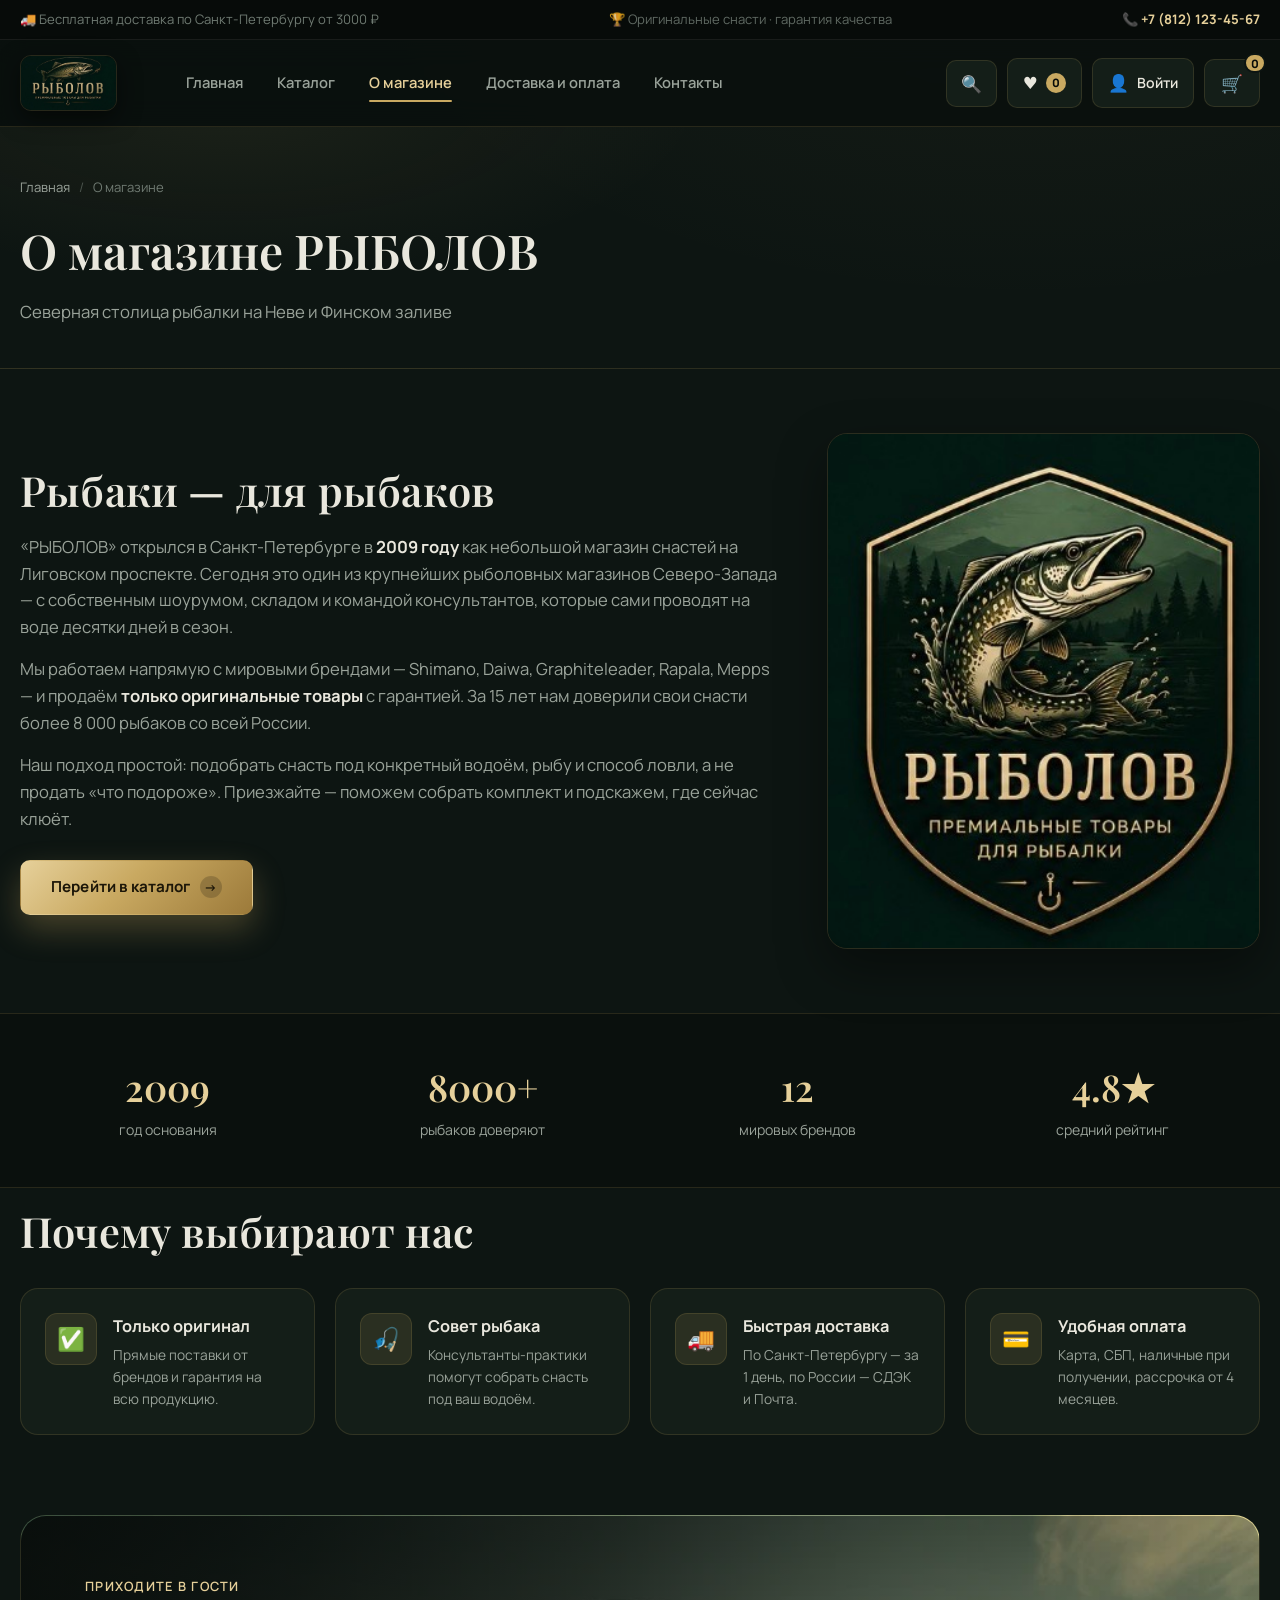
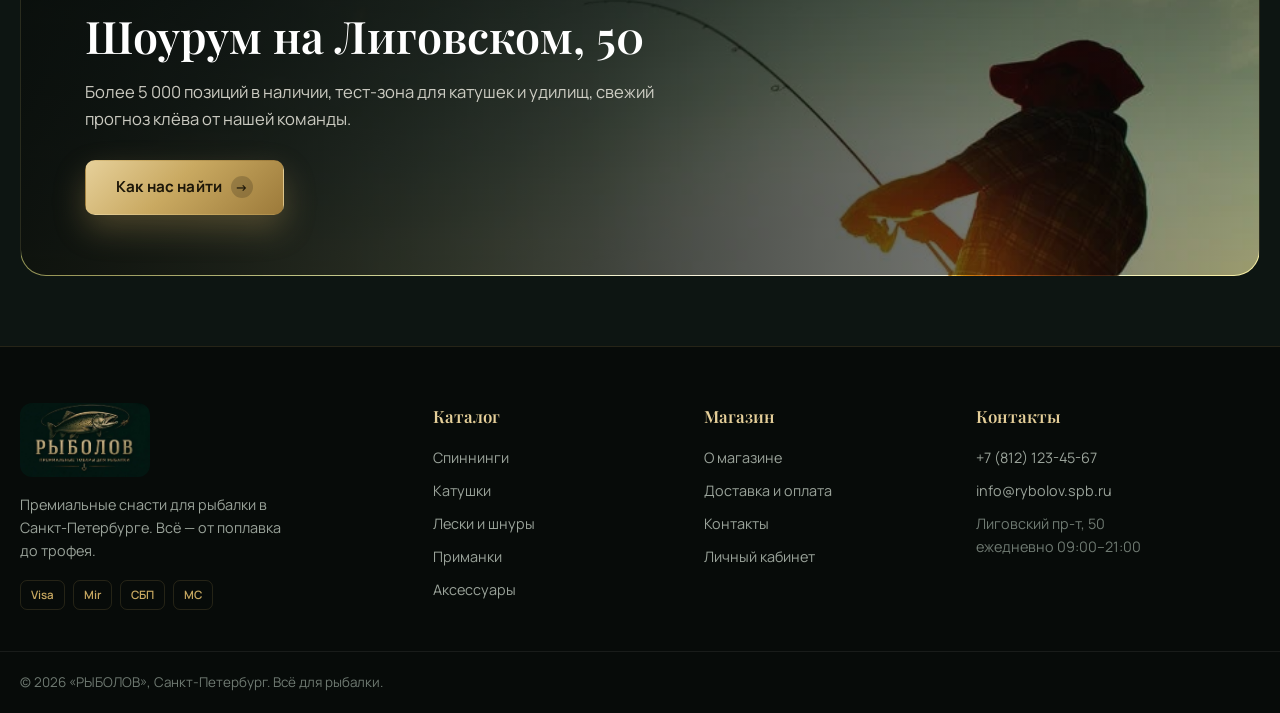
==== about.html @ 8353b748 "Convert to multi-page site + registration-gated checkout with delivery/payment Многостраничность: - " ====
<!DOCTYPE html>
<html lang="ru">
<head>
  <meta charset="UTF-8">
  <meta name="viewport" content="width=device-width, initial-scale=1.0">
  <meta name="description" content="О магазине РЫБОЛОВ — рыболовный магазин в Санкт-Петербурге с 2009 года. Оригинальные снасти, гарантия качества, совет рыбака.">
  <title>О магазине — РЫБОЛОВ · Санкт-Петербург</title>
  <link rel="preconnect" href="https://fonts.googleapis.com">
  <link rel="preconnect" href="https://fonts.gstatic.com" crossorigin>
  <link href="https://fonts.googleapis.com/css2?family=Manrope:wght@400;500;600;700;800&family=Playfair+Display:ital,wght@0,500;0,600;0,700;1,500;1,600&display=swap" rel="stylesheet">
  <link rel="stylesheet" href="css/style.css">
  <link rel="icon" href="data:image/svg+xml,<svg xmlns='http://www.w3.org/2000/svg' viewBox='0 0 100 100'><text y='.9em' font-size='90'>🎣</text></svg>">
</head>
<body data-page="about">

  <section class="page-hero">
    <div class="container">
      <nav class="crumbs"><a href="index.html">Главная</a> <span>/</span> О магазине</nav>
      <h1 class="page-hero__title">О магазине РЫБОЛОВ</h1>
      <p class="page-hero__sub">Северная столица рыбалки на Неве и Финском заливе</p>
    </div>
  </section>

  <section class="prose">
    <div class="container prose__grid">
      <div class="prose__text">
        <h2 class="section-title">Рыбаки — для рыбаков</h2>
        <p>«РЫБОЛОВ» открылся в Санкт-Петербурге в <b>2009 году</b> как небольшой магазин снастей на Лиговском проспекте. Сегодня это один из крупнейших рыболовных магазинов Северо-Запада — с собственным шоурумом, складом и командой консультантов, которые сами проводят на воде десятки дней в сезон.</p>
        <p>Мы работаем напрямую с мировыми брендами — Shimano, Daiwa, Graphiteleader, Rapala, Mepps — и продаём <b>только оригинальные товары</b> с гарантией. За 15 лет нам доверили свои снасти более 8 000 рыбаков со всей России.</p>
        <p>Наш подход простой: подобрать снасть под конкретный водоём, рыбу и способ ловли, а не продать «что подороже». Приезжайте — поможем собрать комплект и подскажем, где сейчас клюёт.</p>
        <a href="catalog.html" class="btn btn--primary">Перейти в каталог <span class="btn__arrow">→</span></a>
      </div>
      <div class="prose__seal">
        <img src="assets/img/logo-crest.jpeg" alt="Герб РЫБОЛОВ">
      </div>
    </div>
  </section>

  <section class="stats-band">
    <div class="container stats-band__grid">
      <div><b>2009</b><span>год основания</span></div>
      <div><b>8000+</b><span>рыбаков доверяют</span></div>
      <div><b>12</b><span>мировых брендов</span></div>
      <div><b>4.8★</b><span>средний рейтинг</span></div>
    </div>
  </section>

  <section class="features">
    <div class="container">
      <div class="section-head"><h2 class="section-title">Почему выбирают нас</h2></div>
      <div class="features__grid">
        <div class="feature"><span class="feature__ico">✅</span><div><h3>Только оригинал</h3><p>Прямые поставки от брендов и гарантия на всю продукцию.</p></div></div>
        <div class="feature"><span class="feature__ico">🎣</span><div><h3>Совет рыбака</h3><p>Консультанты-практики помогут собрать снасть под ваш водоём.</p></div></div>
        <div class="feature"><span class="feature__ico">🚚</span><div><h3>Быстрая доставка</h3><p>По Санкт-Петербургу — за 1 день, по России — СДЭК и Почта.</p></div></div>
        <div class="feature"><span class="feature__ico">💳</span><div><h3>Удобная оплата</h3><p>Карта, СБП, наличные при получении, рассрочка от 4 месяцев.</p></div></div>
      </div>
    </div>
  </section>

  <section class="cta" id="cta">
    <div class="container">
      <div class="cta__card">
        <div class="cta__overlay"></div>
        <div class="cta__inner">
          <div class="cta__content">
            <p class="cta__eyebrow">Приходите в гости</p>
            <h2 class="cta__title">Шоурум на Лиговском, 50</h2>
            <p class="cta__text">Более 5 000 позиций в наличии, тест-зона для катушек и удилищ, свежий прогноз клёва от нашей команды.</p>
            <a href="contacts.html" class="btn btn--primary">Как нас найти <span class="btn__arrow">→</span></a>
          </div>
        </div>
      </div>
    </div>
  </section>

  <script src="js/products.js"></script>
  <script src="js/layout.js"></script>
  <script src="js/app.js"></script>
</body>
</html>
---- css/style.css ----
/* ============================================================
   РЫБОЛОВ — премиальный тёмный люкс (Санкт-Петербург)
   Палитра: тёмно-зелёный/чёрный фон + золото (шампань) акцент
   Заголовки — serif (Playfair Display), интерфейс — Manrope
   ============================================================ */
:root {
  --bg:         #0d1512;   /* тёмно-зелёный почти чёрный фон */
  --bg-2:       #0a100d;   /* глубже */
  --ink:        #070b09;   /* чёрный */
  --surface:    #141e18;   /* карточка */
  --surface-2:  #18241d;   /* карточка светлее */
  --tile:       #efece1;   /* светлая плашка под фото товара */
  --line:       rgba(201,169,97,.16);   /* золотая волосяная линия */
  --line-2:     rgba(255,255,255,.07);

  --gold:       #c9a961;   /* основное золото */
  --gold-br:    #e6d09a;   /* яркое золото (текст/градиент) */
  --gold-dk:    #9c7a3a;   /* тёмное золото */
  --gold-soft:  rgba(201,169,97,.12);

  --text:       #e9e7dd;   /* тёплый белый */
  --text-soft:  #9aa39a;   /* приглушённый */
  --text-dim:   #6f7a72;

  --green-soft: #17553f;
  --danger:     #d97070;

  --serif: 'Playfair Display', 'Cormorant Garamond', Georgia, 'Times New Roman', serif;
  --sans:  'Manrope', 'Segoe UI', system-ui, -apple-system, Roboto, Arial, sans-serif;

  --radius:    18px;
  --radius-sm: 12px;
  --shadow:    0 20px 50px rgba(0,0,0,.4);
  --shadow-lg: 0 40px 90px rgba(0,0,0,.6);
  --container: 1240px;
}

* { box-sizing: border-box; margin: 0; padding: 0; }
[hidden] { display: none !important; }

html { scroll-behavior: smooth; }
body {
  font-family: var(--sans);
  color: var(--text);
  background:
    radial-gradient(1200px 700px at 80% -5%, rgba(201,169,97,.06), transparent 60%),
    var(--bg);
  line-height: 1.6;
  -webkit-font-smoothing: antialiased;
  text-rendering: optimizeLegibility;
}
img { display: block; max-width: 100%; }
a { color: inherit; text-decoration: none; }
button { font-family: inherit; cursor: pointer; border: none; background: none; color: inherit; }

.container { width: min(100% - 34px, var(--container)); margin-inline: auto; }

/* ===== Заголовки секций ===== */
.section-head { margin-bottom: 34px; }
.section-head--row { display: flex; align-items: flex-end; justify-content: space-between; gap: 20px; }
.section-title {
  font-family: var(--serif); font-weight: 600;
  font-size: clamp(1.7rem, 3.4vw, 2.6rem); letter-spacing: .005em; color: var(--text);
  line-height: 1.12;
}
.section-title--light { color: #fff; }
.section-sub { margin-top: 12px; color: var(--text-soft); font-size: 1.02rem; }
.section-link { color: var(--gold); font-weight: 700; font-size: .9rem; white-space: nowrap; transition: color .2s; }
.section-link:hover { color: var(--gold-br); }
.head-nav { display: inline-flex; gap: 8px; margin-left: 14px; }
.head-nav button { width: 42px; height: 42px; border-radius: 50%; border: 1px solid var(--line); color: var(--gold); transition: all .2s; }
.head-nav button:hover { background: var(--gold); color: var(--ink); border-color: var(--gold); }

/* ===== Кнопки ===== */
.btn {
  display: inline-flex; align-items: center; justify-content: center; gap: 9px;
  padding: 14px 30px; border-radius: 10px; font-weight: 700; font-size: .95rem;
  transition: transform .12s ease, box-shadow .25s ease, filter .2s ease, background .2s, color .2s;
  border: 1px solid transparent; letter-spacing: .01em;
}
.btn:active { transform: translateY(1px); }
.btn--primary {
  background: linear-gradient(135deg, var(--gold-br) 0%, var(--gold) 45%, var(--gold-dk) 100%);
  color: #1c1608; box-shadow: 0 14px 32px rgba(201,169,97,.3);
}
.btn--primary:hover { filter: brightness(1.06); box-shadow: 0 18px 42px rgba(201,169,97,.42); transform: translateY(-2px); }
.btn--ghost { background: transparent; color: var(--gold-br); border-color: var(--line); }
.btn--ghost:hover { border-color: var(--gold); background: var(--gold-soft); }
.btn--dark { color: var(--gold-br); border-color: var(--line); }
.btn--dark:hover { background: var(--gold-soft); border-color: var(--gold); }
.btn--block { width: 100%; }
.btn--sm { padding: 11px 22px; font-size: .88rem; }
.btn__arrow { display: inline-grid; place-items: center; width: 22px; height: 22px; border-radius: 50%; background: rgba(0,0,0,.18); font-size: .8rem; }

/* ===== Верхняя плашка ===== */
.topbar { background: var(--ink); color: var(--text-dim); font-size: .82rem; border-bottom: 1px solid var(--line-2); }
.topbar__inner { display: flex; justify-content: space-between; align-items: center; padding: 9px 0; gap: 16px; }
.topbar__item--mid { opacity: .85; }
.topbar__phone a { color: var(--gold-br); font-weight: 700; }

/* ===== Шапка ===== */
.header {
  position: sticky; top: 0; z-index: 40;
  background: rgba(10,16,13,.86); backdrop-filter: blur(14px);
  color: var(--text); border-bottom: 1px solid var(--line);
  transition: padding .25s ease;
}
.header__inner { display: flex; align-items: center; gap: 26px; padding: 15px 0; transition: padding .25s ease; }
.header.is-scrolled .header__inner { padding: 9px 0; }

.logo { display: inline-flex; align-items: center; gap: 13px; white-space: nowrap; }
.logo--emblem .logo__img {
  height: 56px; width: auto; border-radius: 11px; display: block;
  border: 1px solid var(--line); box-shadow: 0 8px 22px rgba(0,0,0,.5); transition: height .25s ease;
}
.header.is-scrolled .logo--emblem .logo__img { height: 44px; }

.search { flex: 1; display: flex; max-width: 560px; background: var(--surface); border: 1px solid var(--line); border-radius: 12px; overflow: hidden; }
.search__input { flex: 1; border: none; padding: 13px 20px; font-size: .93rem; color: var(--text); outline: none; background: transparent; }
.search__input::placeholder { color: var(--text-dim); }
.search__btn { padding: 0 26px; font-size: .9rem; font-weight: 700; color: #1c1608; background: linear-gradient(135deg, var(--gold-br), var(--gold-dk)); }
.search__btn:hover { filter: brightness(1.07); }

.header__actions { margin-left: auto; display: flex; align-items: center; gap: 10px; }
.icon-btn {
  position: relative; display: inline-flex; align-items: center; gap: 8px;
  color: var(--text); font-weight: 600; font-size: .88rem;
  background: var(--surface); border: 1px solid var(--line); padding: 11px 15px; border-radius: 10px; transition: all .2s;
}
.icon-btn:hover { border-color: var(--gold); color: var(--gold-br); }
.icon-btn__ico { font-size: 1.05rem; }
#favToggle .icon-btn__ico { color: #e0868f; }
.icon-btn__count, .cart-toggle__count {
  min-width: 20px; height: 20px; padding: 0 5px; border-radius: 999px;
  background: var(--gold); color: var(--ink); font-size: .72rem; font-weight: 800;
  display: grid; place-items: center;
}
.cart-toggle {
  position: relative; display: inline-flex; align-items: center; gap: 9px;
  color: var(--text); font-size: .9rem; font-weight: 600;
  background: var(--surface); padding: 11px 16px; border-radius: 10px; border: 1px solid var(--line); transition: all .2s;
}
.cart-toggle:hover { border-color: var(--gold); color: var(--gold-br); }
.cart-toggle__ico { font-size: 1.1rem; }
.cart-toggle__count { position: absolute; top: -7px; right: -7px; border: 2px solid var(--bg); }

/* ===== Герой (большая карточка) ===== */
.hero { padding: 26px 0 8px; }
.hero__card {
  position: relative; border-radius: 26px; overflow: hidden; min-height: 460px;
  display: flex; align-items: center; border: 1px solid var(--line);
  background: url("../assets/img/hero-fishing.webp") center/cover no-repeat;
  box-shadow: var(--shadow-lg);
}
.hero__card::before {
  content: ""; position: absolute; inset: 0;
  background: linear-gradient(90deg, rgba(8,12,10,.95) 0%, rgba(8,12,10,.82) 42%, rgba(8,12,10,.35) 72%, rgba(8,12,10,.15) 100%);
}
.hero__inner { position: relative; z-index: 1; padding: 64px; max-width: 640px; }
.hero__eyebrow {
  display: inline-flex; align-items: center; gap: 9px; color: var(--gold-br);
  font-size: .8rem; font-weight: 600; letter-spacing: .14em; text-transform: uppercase; margin-bottom: 22px;
}
.hero__eyebrow .dot { width: 7px; height: 7px; border-radius: 50%; background: var(--gold); box-shadow: 0 0 0 4px rgba(201,169,97,.2); }
.hero__title { font-family: var(--serif); font-weight: 600; font-size: clamp(2.3rem, 5vw, 3.9rem); line-height: 1.06; letter-spacing: .005em; color: #fff; }
.hero__title .accent { color: var(--gold-br); font-style: italic; }
.hero__text { margin: 22px 0 32px; font-size: 1.1rem; color: var(--text); opacity: .86; max-width: 500px; }
.hero__actions { display: flex; gap: 14px; flex-wrap: wrap; }
.hero__stats { display: flex; gap: 40px; margin-top: 44px; flex-wrap: wrap; }
.hero__stats b { font-family: var(--serif); font-size: 2rem; font-weight: 600; display: block; color: var(--gold-br); }
.hero__stats span { font-size: .82rem; color: var(--text-soft); }

/* Золотая печать качества */
.seal {
  position: absolute; top: 40px; right: 44px; z-index: 2; width: 132px; height: 132px; border-radius: 50%;
  border: 1px solid rgba(201,169,97,.5); background: radial-gradient(circle, rgba(20,30,24,.72), rgba(8,12,10,.86));
  display: flex; flex-direction: column; align-items: center; justify-content: center; text-align: center; gap: 5px;
  box-shadow: 0 12px 34px rgba(0,0,0,.55), inset 0 0 20px rgba(201,169,97,.1);
}
.seal::before { content: ""; position: absolute; inset: 7px; border-radius: 50%; border: 1px solid rgba(201,169,97,.28); }
.seal__fish { font-size: 1.5rem; }
.seal__text { font-size: .54rem; letter-spacing: .16em; font-weight: 700; line-height: 1.35; text-transform: uppercase; color: var(--gold-br); }
.seal__stars { font-size: .6rem; color: var(--gold); letter-spacing: 2px; }

/* ===== Лента брендов ===== */
.brands { border-block: 1px solid var(--line); }
.brands__inner { display: flex; align-items: center; gap: 26px; padding: 22px 0; flex-wrap: wrap; }
.brands__label { font-size: .74rem; text-transform: uppercase; letter-spacing: .16em; color: var(--gold); font-weight: 700; white-space: nowrap; }
.brands__list { display: flex; gap: 32px; flex-wrap: wrap; }
.brands__list span { font-family: var(--serif); font-size: 1.15rem; font-weight: 500; letter-spacing: .03em; color: var(--text); opacity: .5; transition: opacity .2s, color .2s; }
.brands__list span:hover { opacity: 1; color: var(--gold-br); }

/* ===== Общая сетка секций ===== */
.hits, .cats, .catalog, .reviews, .contacts { padding: 70px 0; }
.hits { padding-bottom: 20px; }

/* ===== Хиты / товары ===== */
.products { display: grid; grid-template-columns: repeat(auto-fill, minmax(258px, 1fr)); gap: 22px; }

.card {
  background: var(--surface); border: 1px solid var(--line); border-radius: var(--radius);
  overflow: hidden; display: flex; flex-direction: column;
  transition: transform .18s ease, box-shadow .26s ease, border-color .2s;
}
.card:hover { transform: translateY(-6px); box-shadow: var(--shadow); border-color: rgba(201,169,97,.4); }
.card__media { position: relative; aspect-ratio: 4/3; overflow: hidden; cursor: pointer; background: var(--tile); }
.card__img { width: 100%; height: 100%; object-fit: contain; padding: 18px; transition: transform .45s ease; }
.card:hover .card__img { transform: scale(1.06); }
.card__badge {
  position: absolute; top: 12px; left: 12px; background: linear-gradient(135deg, var(--gold-br), var(--gold-dk)); color: #1c1608;
  font-size: .72rem; font-weight: 800; padding: 5px 12px; border-radius: 8px; box-shadow: 0 6px 14px rgba(0,0,0,.25);
}
.card__badge--hit { background: rgba(12,18,14,.9); color: var(--gold-br); border: 1px solid var(--gold); }
.card__badge--out { background: rgba(12,18,14,.9); color: var(--text-soft); left: auto; right: 12px; border: 1px solid var(--line-2); }
.card__fav {
  position: absolute; top: 10px; right: 10px; width: 38px; height: 38px; border-radius: 50%;
  background: rgba(255,255,255,.92); color: #b9beb6; font-size: 1.15rem; line-height: 1;
  display: grid; place-items: center; box-shadow: 0 4px 12px rgba(0,0,0,.2); transition: all .16s ease; z-index: 2;
}
.card__fav:hover { transform: scale(1.12); color: #e0868f; }
.card__fav.is-active { color: #d9636f; background: #fff; }
.card__body { padding: 18px; display: flex; flex-direction: column; gap: 8px; flex: 1; }
.card__brand { font-size: .72rem; text-transform: uppercase; letter-spacing: .1em; color: var(--gold); font-weight: 700; }
.card__name { font-size: .95rem; font-weight: 600; line-height: 1.4; color: var(--text); cursor: pointer; }
.card__name:hover { color: var(--gold-br); }
.card__rating { font-size: .82rem; color: var(--gold); font-weight: 700; }
.card__rating span { color: var(--text-soft); font-weight: 500; }
.card__price-row { display: flex; align-items: baseline; gap: 9px; margin-top: auto; padding-top: 4px; }
.card__price { font-family: var(--serif); font-size: 1.4rem; font-weight: 600; color: var(--gold-br); }
.card__old { font-size: .9rem; color: var(--text-dim); text-decoration: line-through; }
.card__btn {
  margin-top: 12px; background: transparent; color: var(--gold-br); border: 1px solid var(--gold);
  border-radius: 10px; padding: 12px; font-weight: 700; font-size: .9rem; transition: all .2s;
}
.card__btn:hover { background: linear-gradient(135deg, var(--gold-br), var(--gold-dk)); color: #1c1608; border-color: transparent; }
.card__btn:disabled { background: transparent; color: var(--text-dim); border-color: var(--line-2); cursor: not-allowed; }

.empty { text-align: center; padding: 60px 0; display: grid; gap: 18px; place-items: center; color: var(--text-soft); }

/* ===== Категории (фото-карточки) ===== */
.cats__grid { display: grid; grid-template-columns: repeat(auto-fill, minmax(210px, 1fr)); gap: 20px; }
.cat-card {
  background: var(--surface); border: 1px solid var(--line); border-radius: var(--radius);
  overflow: hidden; text-align: left; transition: transform .18s ease, box-shadow .26s ease, border-color .2s;
}
.cat-card:hover { transform: translateY(-6px); box-shadow: var(--shadow); border-color: rgba(201,169,97,.4); }
.cat-card__media { aspect-ratio: 5/4; background: var(--tile); overflow: hidden; }
.cat-card__media img { width: 100%; height: 100%; object-fit: contain; padding: 22px; transition: transform .45s ease; }
.cat-card:hover .cat-card__media img { transform: scale(1.06); }
.cat-card__foot { display: flex; align-items: center; justify-content: space-between; gap: 12px; padding: 18px 20px; }
.cat-card__name { font-family: var(--serif); font-size: 1.2rem; font-weight: 600; color: var(--text); }
.cat-card__count { font-size: .8rem; color: var(--gold); margin-top: 3px; }
.cat-card__arrow { flex-shrink: 0; width: 44px; height: 44px; border-radius: 50%; border: 1px solid var(--gold); color: var(--gold); display: grid; place-items: center; font-size: 1.05rem; transition: all .2s; }
.cat-card:hover .cat-card__arrow { background: var(--gold); color: var(--ink); }

/* ===== Каталог: вкладки + фильтры ===== */
.tabs { display: flex; flex-wrap: wrap; gap: 8px; margin: 4px 0 18px; }
.tab {
  display: inline-flex; align-items: center; gap: 7px; padding: 11px 20px; border-radius: 10px;
  border: 1px solid var(--line); background: var(--surface); font-weight: 600; font-size: .88rem; color: var(--text-soft); transition: all .16s ease;
}
.tab:hover { border-color: var(--gold); color: var(--gold-br); }
.tab.is-active { background: linear-gradient(135deg, var(--gold-br), var(--gold-dk)); color: #1c1608; border-color: transparent; font-weight: 700; }

.toolbar {
  display: flex; flex-wrap: wrap; gap: 20px; align-items: flex-end; justify-content: space-between;
  background: var(--surface); border: 1px solid var(--line); border-radius: var(--radius); padding: 18px 22px;
}
.toolbar__group { display: flex; flex-wrap: wrap; gap: 16px; align-items: flex-end; }
.field { display: flex; flex-direction: column; gap: 6px; }
.field__label { font-size: .68rem; text-transform: uppercase; letter-spacing: .1em; color: var(--gold); font-weight: 700; }
.select, .input {
  padding: 10px 14px; border: 1px solid var(--line); border-radius: 9px; font: inherit; font-size: .88rem;
  color: var(--text); background: var(--bg-2); outline: none; transition: border-color .15s; cursor: pointer;
}
.input { cursor: text; }
.select:focus, .input:focus { border-color: var(--gold); }
.select option { background: var(--bg-2); color: var(--text); }
.range { display: inline-flex; align-items: center; gap: 8px; }
.range .input { width: 88px; }
.range__sep { color: var(--text-dim); }
.check { display: inline-flex; align-items: center; gap: 9px; font-size: .86rem; font-weight: 600; color: var(--text); cursor: pointer; align-self: flex-end; padding-bottom: 10px; }
.check input { width: 18px; height: 18px; accent-color: var(--gold); cursor: pointer; }
.catalog__meta { margin: 22px 2px 24px; color: var(--text-soft); font-size: .9rem; }

/* ===== Преимущества ===== */
.features { padding: 20px 0 50px; }
.features__grid { display: grid; grid-template-columns: repeat(auto-fit, minmax(240px, 1fr)); gap: 20px; }
.feature { display: flex; gap: 16px; padding: 24px; border-radius: var(--radius); background: var(--surface); border: 1px solid var(--line); transition: border-color .2s, transform .18s; }
.feature:hover { border-color: rgba(201,169,97,.4); transform: translateY(-4px); }
.feature__ico { flex-shrink: 0; font-size: 1.4rem; width: 52px; height: 52px; border-radius: 12px; display: grid; place-items: center; background: var(--gold-soft); border: 1px solid var(--line); }
.feature h3 { font-size: 1.02rem; color: var(--text); font-weight: 700; margin-bottom: 5px; }
.feature p { font-size: .86rem; color: var(--text-soft); }

/* ===== CTA ===== */
.cta { padding: 30px 0 70px; }
.cta__card { position: relative; overflow: hidden; border-radius: 26px; border: 1px solid var(--line); background: url("../assets/img/hero-fishing.webp") center 30%/cover no-repeat; }
.cta__overlay { position: absolute; inset: 0; background: linear-gradient(90deg, rgba(8,12,10,.95) 0%, rgba(8,12,10,.78) 46%, rgba(8,12,10,.4) 100%); }
.cta__inner { position: relative; z-index: 1; display: flex; align-items: center; gap: 44px; padding: 60px 64px; }
.cta__seal { width: 150px; flex-shrink: 0; border-radius: 16px; box-shadow: var(--shadow); border: 1px solid var(--line); }
.cta__content { max-width: 620px; }
.cta__eyebrow { color: var(--gold-br); font-weight: 600; letter-spacing: .1em; text-transform: uppercase; font-size: .8rem; margin-bottom: 14px; }
.cta__title { font-family: var(--serif); font-weight: 600; font-size: clamp(1.8rem, 3.6vw, 2.8rem); line-height: 1.12; color: #fff; }
.cta__text { margin: 18px 0 28px; font-size: 1.04rem; color: var(--text); opacity: .86; }

/* ===== Отзывы ===== */
.reviews__grid { display: grid; grid-template-columns: repeat(auto-fit, minmax(290px, 1fr)); gap: 22px; }
.review { background: var(--surface); border: 1px solid var(--line); border-radius: var(--radius); padding: 30px; position: relative; }
.review__stars { color: var(--gold); letter-spacing: 3px; font-size: 1.05rem; }
.review blockquote { margin: 16px 0 22px; font-size: .98rem; color: var(--text); line-height: 1.7; font-style: italic; }
.review figcaption { display: flex; align-items: center; gap: 12px; }
.review__ava { width: 44px; height: 44px; border-radius: 50%; display: grid; place-items: center; font-weight: 700; color: #1c1608; background: linear-gradient(140deg, var(--gold-br), var(--gold-dk)); }
.review figcaption b { display: block; font-size: .9rem; color: var(--text); }
.review figcaption small { color: var(--text-soft); font-size: .8rem; }

/* ===== Контакты ===== */
.contacts__grid { display: grid; grid-template-columns: 1.15fr .85fr; gap: 46px; align-items: center; }
.contacts__list { list-style: none; margin-top: 26px; display: grid; gap: 14px; }
.contacts__list li { display: flex; gap: 14px; align-items: flex-start; background: var(--surface); border: 1px solid var(--line); border-radius: var(--radius-sm); padding: 15px 17px; }
.contacts__list li > span { font-size: 1.2rem; }
.contacts__list b { display: block; font-size: .72rem; text-transform: uppercase; letter-spacing: .08em; color: var(--gold); margin-bottom: 3px; }
.contacts__list a { color: var(--gold-br); font-weight: 600; }
.map-card {
  background: linear-gradient(150deg, var(--surface-2), var(--bg-2)); color: var(--text);
  border-radius: var(--radius); padding: 50px 38px; text-align: center; box-shadow: var(--shadow);
  border: 1px solid var(--line); position: relative; overflow: hidden;
}
.map-card::after { content: ""; position: absolute; width: 240px; height: 240px; border-radius: 50%; background: radial-gradient(circle, rgba(201,169,97,.16), transparent 70%); bottom: -90px; right: -70px; }
.map-card__pin { font-size: 3.2rem; }
.map-card__city { font-family: var(--serif); margin-top: 14px; font-size: 1.6rem; font-weight: 600; color: var(--gold-br); }
.map-card__addr { font-size: 1.05rem; margin-top: 4px; }
.map-card__note { display: block; margin-top: 16px; font-size: .88rem; color: var(--text-soft); position: relative; }

/* ===== Подвал ===== */
.footer { background: var(--ink); color: var(--text); border-top: 1px solid var(--line); }
.footer__grid { display: grid; grid-template-columns: 1.6fr 1fr 1fr 1.2fr; gap: 34px; padding: 56px 0 40px; }
.logo--footer .logo__img { height: 74px; width: auto; border-radius: 12px; display: block; margin-bottom: 16px; }
.footer__about { color: var(--text-soft); font-size: .9rem; max-width: 280px; }
.footer__pay { display: flex; gap: 8px; margin-top: 18px; }
.footer__pay span { font-size: .72rem; font-weight: 600; color: var(--gold); border: 1px solid var(--line); padding: 5px 10px; border-radius: 7px; }
.footer__col h4 { font-family: var(--serif); font-size: 1.05rem; font-weight: 600; color: var(--gold-br); margin-bottom: 16px; }
.footer__col a, .footer__muted { display: block; color: var(--text-soft); font-size: .9rem; margin-bottom: 10px; transition: color .15s; }
.footer__col a:hover { color: var(--gold-br); }
.footer__muted { color: var(--text-dim); }
.footer__bottom { border-top: 1px solid var(--line-2); padding: 20px 0; font-size: .84rem; color: var(--text-dim); }

/* ===== Корзина (drawer) ===== */
.drawer { position: fixed; inset: 0; z-index: 60; }
.drawer__overlay { position: absolute; inset: 0; background: rgba(0,0,0,.66); animation: fade .2s; }
.drawer__panel { position: absolute; top: 0; right: 0; height: 100%; width: min(430px, 100%); background: var(--bg); border-left: 1px solid var(--line); display: flex; flex-direction: column; box-shadow: var(--shadow-lg); animation: slideIn .26s ease; }
@keyframes slideIn { from { transform: translateX(100%); } to { transform: translateX(0); } }
@keyframes fade { from { opacity: 0; } to { opacity: 1; } }
.drawer__head { display: flex; align-items: center; justify-content: space-between; padding: 20px; background: var(--surface); color: var(--text); border-bottom: 1px solid var(--line); }
.drawer__head h3 { font-family: var(--serif); font-weight: 600; font-size: 1.25rem; }
.drawer__close { font-size: 1.2rem; color: var(--text-soft); }
.drawer__body { flex: 1; overflow-y: auto; padding: 12px 20px; }
.cart-item { display: flex; gap: 12px; padding: 14px 0; border-bottom: 1px solid var(--line); }
.cart-item__img { width: 66px; height: 66px; border-radius: 10px; object-fit: contain; padding: 5px; background: var(--tile); }
.cart-item__info { flex: 1; }
.cart-item__name { font-size: .88rem; font-weight: 600; line-height: 1.35; color: var(--text); }
.cart-item__price { color: var(--gold-br); font-weight: 700; margin-top: 4px; }
.cart-item__qty { display: inline-flex; align-items: center; gap: 10px; margin-top: 8px; }
.qty-btn { width: 28px; height: 28px; border-radius: 8px; background: var(--surface-2); border: 1px solid var(--line); font-weight: 800; font-size: 1rem; color: var(--gold-br); }
.qty-btn:hover { background: var(--gold); color: var(--ink); }
.cart-item__remove { color: var(--danger); font-size: .8rem; align-self: flex-start; font-weight: 600; }
.cart-empty { text-align: center; color: var(--text-soft); padding: 50px 0; }
.drawer__foot { padding: 20px; border-top: 1px solid var(--line); background: var(--surface); }
.drawer__total { display: flex; justify-content: space-between; align-items: center; margin-bottom: 14px; font-size: 1.05rem; }
.drawer__total b { font-family: var(--serif); font-size: 1.6rem; font-weight: 600; color: var(--gold-br); }

/* ===== Модалка товара ===== */
.modal { position: fixed; inset: 0; z-index: 70; display: grid; place-items: center; padding: 20px; }
.modal__overlay { position: absolute; inset: 0; background: rgba(0,0,0,.74); animation: fade .2s; }
.modal__card { position: relative; background: var(--surface); border: 1px solid var(--line); border-radius: var(--radius); max-width: 860px; width: 100%; max-height: 90vh; overflow: auto; box-shadow: var(--shadow-lg); animation: pop .22s ease; }
.modal__card--sm { max-width: 470px; }
@keyframes pop { from { transform: scale(.94); opacity: 0; } to { transform: scale(1); opacity: 1; } }
.modal__grid { display: grid; grid-template-columns: 1fr 1fr; }
.modal__img { width: 100%; height: 100%; min-height: 340px; object-fit: contain; padding: 26px; background: var(--tile); }
.modal__info { padding: 34px; }
.modal__close { position: absolute; top: 14px; right: 14px; z-index: 2; background: var(--surface-2); border: 1px solid var(--line); color: var(--text); width: 38px; height: 38px; border-radius: 999px; font-size: 1.1rem; }
.modal__brand { color: var(--gold); font-weight: 700; text-transform: uppercase; letter-spacing: .08em; font-size: .76rem; }
.modal__title { font-family: var(--serif); font-size: 1.55rem; font-weight: 600; margin: 8px 0 12px; color: var(--text); }
.modal__specs { list-style: none; margin: 22px 0; display: grid; gap: 2px; }
.modal__specs li { display: flex; justify-content: space-between; font-size: .9rem; padding: 11px 0; border-bottom: 1px solid var(--line-2); }
.modal__specs span { color: var(--text-soft); }
.modal__specs b { font-weight: 700; color: var(--text); }
.modal__price { font-family: var(--serif); font-size: 2.1rem; font-weight: 600; margin: 16px 0 22px; color: var(--gold-br); }
.modal__price s { font-size: 1.05rem; color: var(--text-dim); font-weight: 400; margin-left: 10px; }
.modal__actions { display: flex; gap: 10px; flex-wrap: wrap; }
.modal__actions .btn { flex: 1; min-width: 150px; }
.btn--fav { background: transparent; border: 1px solid var(--line); color: var(--text); }
.btn--fav:hover { border-color: #e0868f; color: #e0868f; }
.btn--fav.is-active { background: rgba(224,134,143,.1); border-color: #e0868f; color: #e0868f; }

/* ===== Личный кабинет ===== */
.account { padding: 32px; }
.account__head { display: flex; align-items: center; gap: 16px; }
.account__ava { width: 60px; height: 60px; border-radius: 50%; display: grid; place-items: center; font-size: 1.6rem; font-weight: 700; color: #1c1608; background: linear-gradient(140deg, var(--gold-br), var(--gold-dk)); flex-shrink: 0; }
.account__name { font-family: var(--serif); font-size: 1.35rem; font-weight: 600; color: var(--text); }
.account__email { color: var(--text-soft); font-size: .9rem; }
.account__stats { display: grid; grid-template-columns: repeat(3, 1fr); gap: 12px; margin: 22px 0; }
.account__stats div { background: var(--bg-2); border: 1px solid var(--line); border-radius: 12px; padding: 14px 8px; text-align: center; }
.account__stats b { display: block; font-size: 1.05rem; font-weight: 700; color: var(--gold-br); }
.account__stats span { font-size: .7rem; color: var(--text-soft); }
.account__subtitle { font-family: var(--serif); font-size: 1.05rem; font-weight: 600; margin: 8px 0 12px; color: var(--text); }
.account__orders { display: grid; gap: 12px; max-height: 250px; overflow-y: auto; margin-bottom: 18px; }
.account__empty { color: var(--text-soft); text-align: center; padding: 22px; background: var(--bg-2); border-radius: 12px; }
.order { border: 1px solid var(--line); border-radius: 12px; padding: 14px; background: var(--bg-2); }
.order__head { display: flex; justify-content: space-between; font-size: .9rem; margin-bottom: 8px; padding-bottom: 8px; border-bottom: 1px solid var(--line-2); }
.order__head b { color: var(--gold-br); }
.order__row { display: flex; justify-content: space-between; gap: 10px; font-size: .85rem; padding: 3px 0; color: var(--text-soft); }
.order__row b { color: var(--text); white-space: nowrap; }
.order__row--total { border-top: 1px dashed var(--line); margin-top: 6px; padding-top: 9px; font-size: .95rem; }
.order__row--total b { color: var(--gold-br); font-size: 1.05rem; }

.auth { padding: 32px; }
.auth__brand { display: flex; align-items: center; gap: 10px; font-family: var(--serif); font-size: 1.2rem; font-weight: 600; color: var(--gold-br); justify-content: center; margin-bottom: 22px; }
.auth__tabs { display: flex; background: var(--bg-2); border: 1px solid var(--line); border-radius: 12px; padding: 5px; margin-bottom: 22px; }
.auth__tab { flex: 1; padding: 11px; border-radius: 9px; font-weight: 600; font-size: .9rem; color: var(--text-soft); transition: all .15s; }
.auth__tab.is-active { background: linear-gradient(135deg, var(--gold-br), var(--gold-dk)); color: #1c1608; font-weight: 700; }
.auth__form { display: grid; gap: 14px; }
.auth__form .input { width: 100%; }
.auth__note { margin-top: 18px; font-size: .78rem; color: var(--text-dim); text-align: center; }

/* ===== Подтверждение заказа ===== */
.confirm { padding: 38px 32px; text-align: center; }
.confirm__check { width: 72px; height: 72px; margin: 0 auto 18px; border-radius: 50%; background: linear-gradient(140deg, var(--gold-br), var(--gold-dk)); color: #1c1608; font-size: 2.2rem; display: grid; place-items: center; box-shadow: 0 16px 34px rgba(201,169,97,.35); }
.confirm__title { font-family: var(--serif); font-size: 1.55rem; font-weight: 600; color: var(--text); }
.confirm__sub { margin: 12px 0 20px; color: var(--text-soft); }
.confirm__sub b { color: var(--gold-br); }
.confirm__box { text-align: left; background: var(--bg-2); border: 1px solid var(--line); border-radius: 12px; padding: 16px 18px; margin-bottom: 16px; }
.confirm__demo { font-size: .8rem; color: var(--text-dim); margin-bottom: 20px; }

/* ===== Тост ===== */
.toast { position: fixed; bottom: 26px; left: 50%; transform: translateX(-50%); background: var(--surface); color: var(--gold-br); padding: 15px 26px; border-radius: 12px; font-weight: 600; font-size: .9rem; z-index: 90; box-shadow: var(--shadow-lg); border: 1px solid var(--gold); animation: toastIn .3s ease; max-width: 90vw; }
@keyframes toastIn { from { transform: translate(-50%, 20px); opacity: 0; } to { transform: translate(-50%, 0); opacity: 1; } }

/* ===== Навигация в шапке ===== */
.nav { display: flex; gap: 4px; margin-left: 28px; }
.nav__link { position: relative; padding: 10px 15px; border-radius: 9px; font-size: .92rem; font-weight: 600; color: var(--text-soft); transition: color .18s, background .18s; }
.nav__link:hover { color: var(--gold-br); background: var(--gold-soft); }
.nav__link.is-active { color: var(--gold-br); }
.nav__link.is-active::after { content: ""; position: absolute; left: 15px; right: 15px; bottom: 3px; height: 2px; background: var(--gold); border-radius: 2px; }
.nav-toggle { display: none; font-size: 1.35rem; color: var(--text); padding: 6px 10px; }
.icon-btn--search { padding: 11px 14px; }
.header__search { border-top: 1px solid var(--line); background: rgba(10,16,13,.98); padding: 14px 0; }
.header__search .search { max-width: 100%; }

/* ===== Внутренний баннер страницы ===== */
.page-hero { padding: 50px 0 42px; border-bottom: 1px solid var(--line); background: radial-gradient(760px 280px at 18% -10%, rgba(201,169,97,.08), transparent 62%); }
.crumbs { font-size: .82rem; color: var(--text-dim); margin-bottom: 14px; }
.crumbs a { color: var(--text-soft); } .crumbs a:hover { color: var(--gold-br); } .crumbs span { margin: 0 6px; opacity: .6; }
.page-hero__title { font-family: var(--serif); font-weight: 600; font-size: clamp(2rem, 4vw, 3rem); color: var(--text); }
.page-hero__sub { margin-top: 10px; color: var(--text-soft); font-size: 1.05rem; }

/* ===== Проза (о магазине) ===== */
.prose { padding: 64px 0; }
.prose__grid { display: grid; grid-template-columns: 1.4fr .8fr; gap: 50px; align-items: center; }
.prose__text .section-title { margin-bottom: 20px; }
.prose__text p { margin-bottom: 16px; color: var(--text-soft); font-size: 1.04rem; }
.prose__text p b { color: var(--text); }
.prose__text .btn { margin-top: 12px; }
.prose__seal img { width: 100%; border-radius: 20px; border: 1px solid var(--line); box-shadow: var(--shadow); }

/* ===== Полоса цифр ===== */
.stats-band { border-block: 1px solid var(--line); background: var(--bg-2); }
.stats-band__grid { display: grid; grid-template-columns: repeat(4, 1fr); gap: 20px; padding: 44px 0; text-align: center; }
.stats-band b { font-family: var(--serif); display: block; font-size: 2.3rem; font-weight: 600; color: var(--gold-br); }
.stats-band span { color: var(--text-soft); font-size: .88rem; }

/* ===== Инфо-карточки (доставка/оплата) ===== */
.info { padding: 64px 0; }
.info--alt { background: var(--bg-2); border-block: 1px solid var(--line); }
.info__grid { display: grid; grid-template-columns: repeat(auto-fit, minmax(240px, 1fr)); gap: 20px; }
.info-card { background: var(--surface); border: 1px solid var(--line); border-radius: var(--radius); padding: 26px; transition: border-color .2s, transform .18s; }
.info-card:hover { border-color: rgba(201,169,97,.4); transform: translateY(-4px); }
.info-card__ico { font-size: 1.7rem; width: 56px; height: 56px; border-radius: 14px; display: grid; place-items: center; background: var(--gold-soft); border: 1px solid var(--line); }
.info-card h3 { margin: 16px 0 8px; font-size: 1.1rem; color: var(--text); font-weight: 700; }
.info-card p { color: var(--text-soft); font-size: .9rem; }
.info-card__price { display: block; margin-top: 14px; color: var(--gold-br); font-weight: 700; font-size: .92rem; }

/* ===== FAQ ===== */
.faq { padding: 64px 0; }
.faq__list { display: grid; gap: 12px; max-width: 840px; }
.faq__item { background: var(--surface); border: 1px solid var(--line); border-radius: var(--radius-sm); padding: 2px 22px; }
.faq__item summary { cursor: pointer; padding: 18px 0; font-weight: 600; color: var(--text); list-style: none; display: flex; justify-content: space-between; align-items: center; gap: 16px; }
.faq__item summary::-webkit-details-marker { display: none; }
.faq__item summary::after { content: "+"; color: var(--gold); font-size: 1.4rem; line-height: 1; }
.faq__item[open] summary::after { content: "−"; }
.faq__item p { padding: 0 0 18px; color: var(--text-soft); font-size: .95rem; }

/* ===== Форма обратной связи ===== */
.form-sec { padding: 64px 0 84px; }
.feedback { max-width: 720px; display: grid; gap: 16px; }
.feedback__row { display: grid; grid-template-columns: 1fr 1fr; gap: 16px; }
.field--v { width: 100%; }
.field--v .input, .field--v .select { width: 100%; }
textarea.input { resize: vertical; font-family: inherit; line-height: 1.5; }

/* ===== Страница личного кабинета ===== */
.account-page { padding: 54px 0 84px; }
.account-page__card { max-width: 640px; margin: 0 auto; background: var(--surface); border: 1px solid var(--line); border-radius: var(--radius); box-shadow: var(--shadow); }

/* ===== Оформление заказа ===== */
.modal__card:has(.checkout), .modal__card:has(.confirm) { max-width: 580px; }
.checkout { padding: 30px 32px; }
.checkout__title { font-family: var(--serif); font-size: 1.5rem; font-weight: 600; color: var(--text); }
.checkout__block { margin-top: 22px; }
.checkout__h { font-size: .76rem; text-transform: uppercase; letter-spacing: .08em; color: var(--gold); font-weight: 700; margin-bottom: 12px; }
.opts { display: grid; gap: 10px; }
.opt { display: flex; align-items: center; gap: 12px; padding: 13px 16px; border: 1px solid var(--line); border-radius: 11px; background: var(--bg-2); cursor: pointer; transition: border-color .15s; }
.opt:hover { border-color: var(--gold); }
.opt:has(input:checked) { border-color: var(--gold); background: var(--gold-soft); }
.opt input { accent-color: var(--gold); width: 18px; height: 18px; flex-shrink: 0; }
.opt__main { flex: 1; font-size: .92rem; color: var(--text); font-weight: 600; }
.opt__price { color: var(--gold-br); font-weight: 700; font-size: .9rem; }
.checkout__addr { margin-top: 14px; display: grid; gap: 14px; }
.checkout__summary { margin-top: 24px; border-top: 1px solid var(--line); padding-top: 16px; display: grid; gap: 8px; }
.checkout__summary > div { display: flex; justify-content: space-between; font-size: .92rem; color: var(--text-soft); }
.checkout__summary b { color: var(--text); }
.checkout__grand { padding-top: 10px; border-top: 1px dashed var(--line); color: var(--text) !important; }
.checkout__grand b { font-family: var(--serif); font-size: 1.35rem; color: var(--gold-br) !important; }
#ckSubmit { margin-top: 18px; }
.confirm__check--lock { background: linear-gradient(140deg, var(--gold-br), var(--gold-dk)); font-size: 1.8rem; }

/* ===== Адаптив ===== */
@media (max-width: 980px) {
  .hero__inner { padding: 48px; }
  .seal { width: 108px; height: 108px; top: 24px; right: 24px; }
  .footer__grid { grid-template-columns: 1fr 1fr; gap: 30px; }
  .footer__brand { grid-column: 1 / -1; }
}
@media (max-width: 880px) {
  .contacts__grid { grid-template-columns: 1fr; }
  .modal__grid { grid-template-columns: 1fr; }
  .modal__img { min-height: 260px; }
  .section-head--row { flex-direction: column; align-items: flex-start; gap: 10px; }
  .cta__inner { flex-direction: column; align-items: flex-start; gap: 26px; padding: 44px; }
  .cta__seal { width: 120px; }
  .toolbar { flex-direction: column; align-items: stretch; }
  .toolbar__group { justify-content: space-between; }
}
@media (max-width: 720px) {
  .topbar__item, .topbar__item--mid { display: none; }
  .topbar__inner { justify-content: center; }
  .header__inner { flex-wrap: wrap; }
  .search { order: 3; width: 100%; max-width: none; }
  .icon-btn__label { display: none; }
  .icon-btn { padding: 11px 13px; }
  .hero__card { min-height: 0; background-position: 72% 32%; }
  .hero__inner { padding: 220px 24px 40px; }
  .hero__card::before { background: linear-gradient(180deg, rgba(8,12,10,.12) 0%, rgba(8,12,10,.5) 40%, rgba(8,12,10,.9) 72%, rgba(8,12,10,.98) 100%); }
  .seal { display: none; }
  .hero__stats { gap: 26px; }
  .account__stats { grid-template-columns: 1fr 1fr; }
  .logo--emblem .logo__img { height: 46px; }
}

/* ===== Адаптив: навигация и страницы ===== */
@media (max-width: 1080px) {
  .nav { margin-left: 14px; gap: 0; }
  .nav__link { padding: 10px 11px; font-size: .86rem; }
}
@media (max-width: 900px) {
  .header__inner { position: relative; }
  .nav {
    position: absolute; top: calc(100% + 1px); left: 0; right: 0; margin: 0;
    flex-direction: column; gap: 2px; background: rgba(8,12,10,.99);
    border-bottom: 1px solid var(--line); padding: 12px 17px; display: none; z-index: 30;
  }
  .nav.is-open { display: flex; }
  .nav__link { padding: 12px 14px; }
  .nav__link.is-active::after { display: none; }
  .nav-toggle { display: block; order: 5; }
  .prose__grid { grid-template-columns: 1fr; gap: 34px; }
  .prose__seal { max-width: 300px; }
  .stats-band__grid { grid-template-columns: 1fr 1fr; gap: 26px; }
}
@media (max-width: 620px) {
  .feedback__row { grid-template-columns: 1fr; }
  .stats-band b { font-size: 1.9rem; }
}
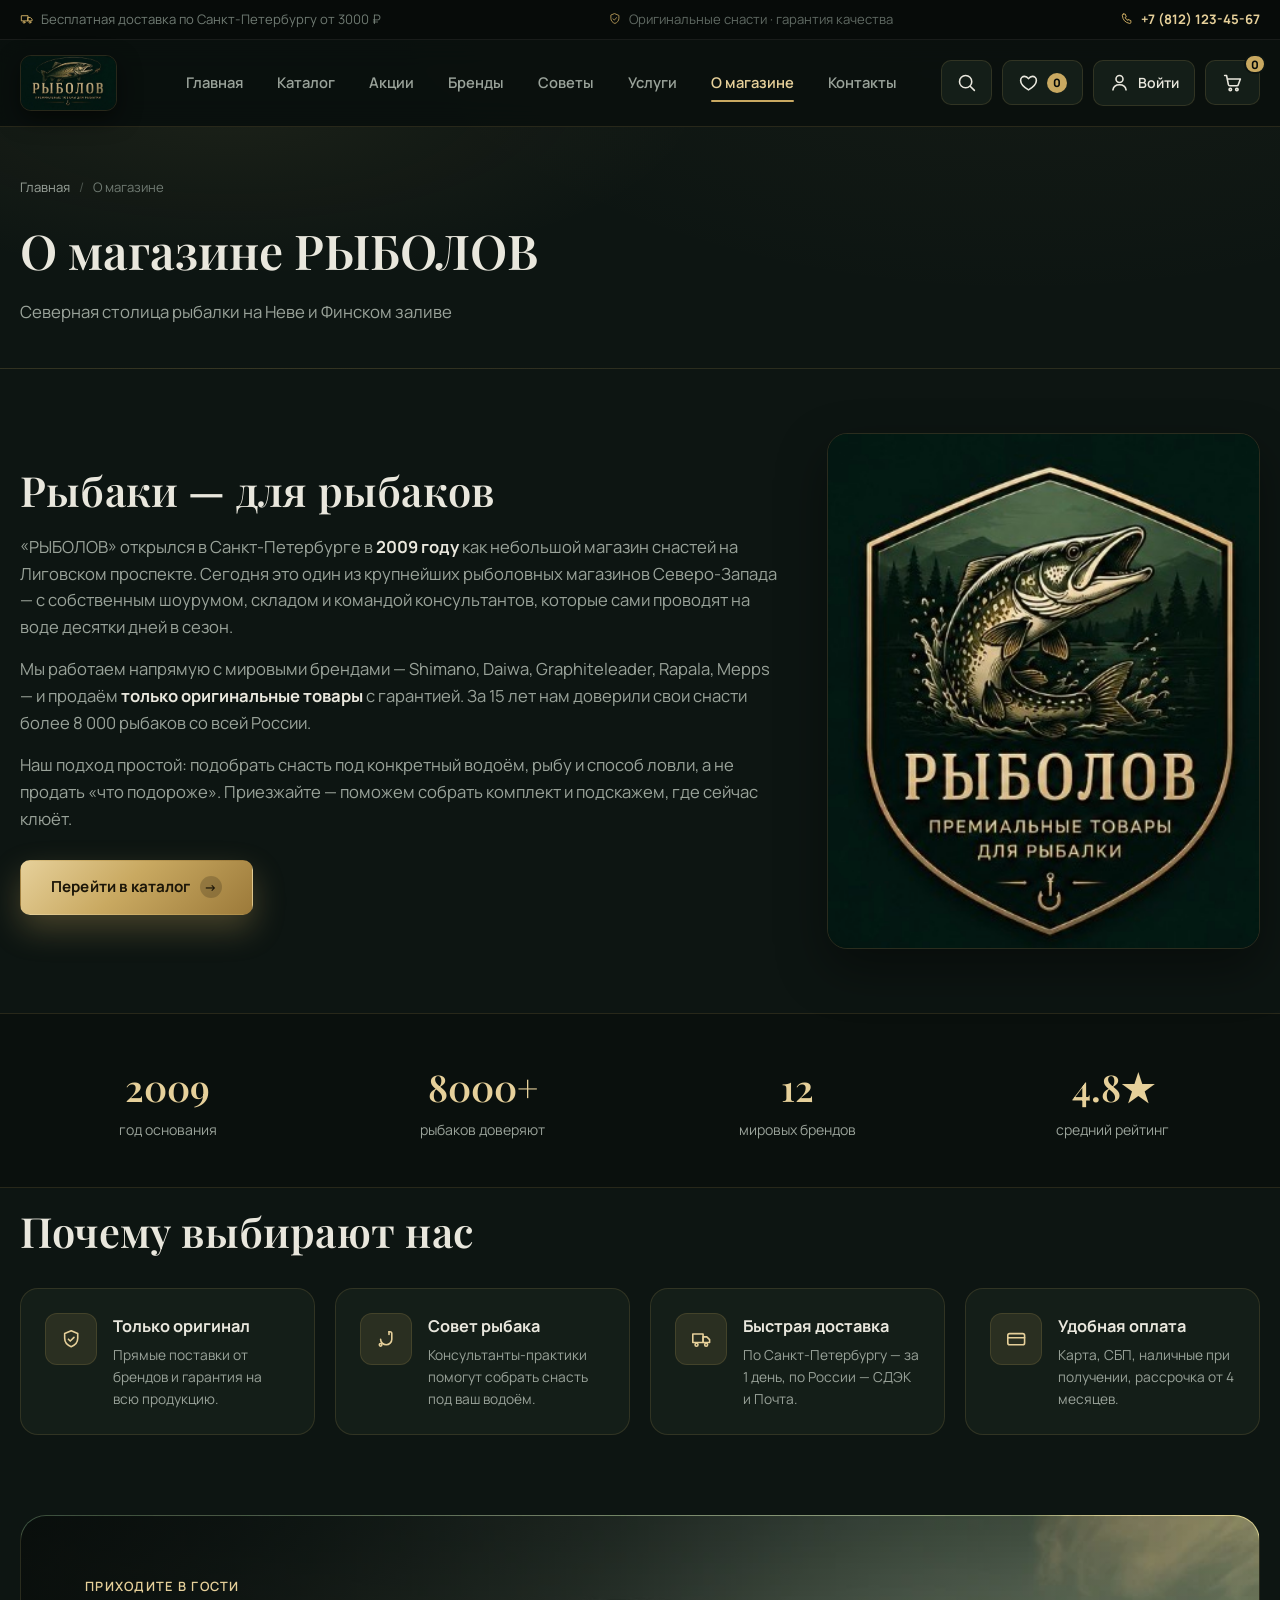
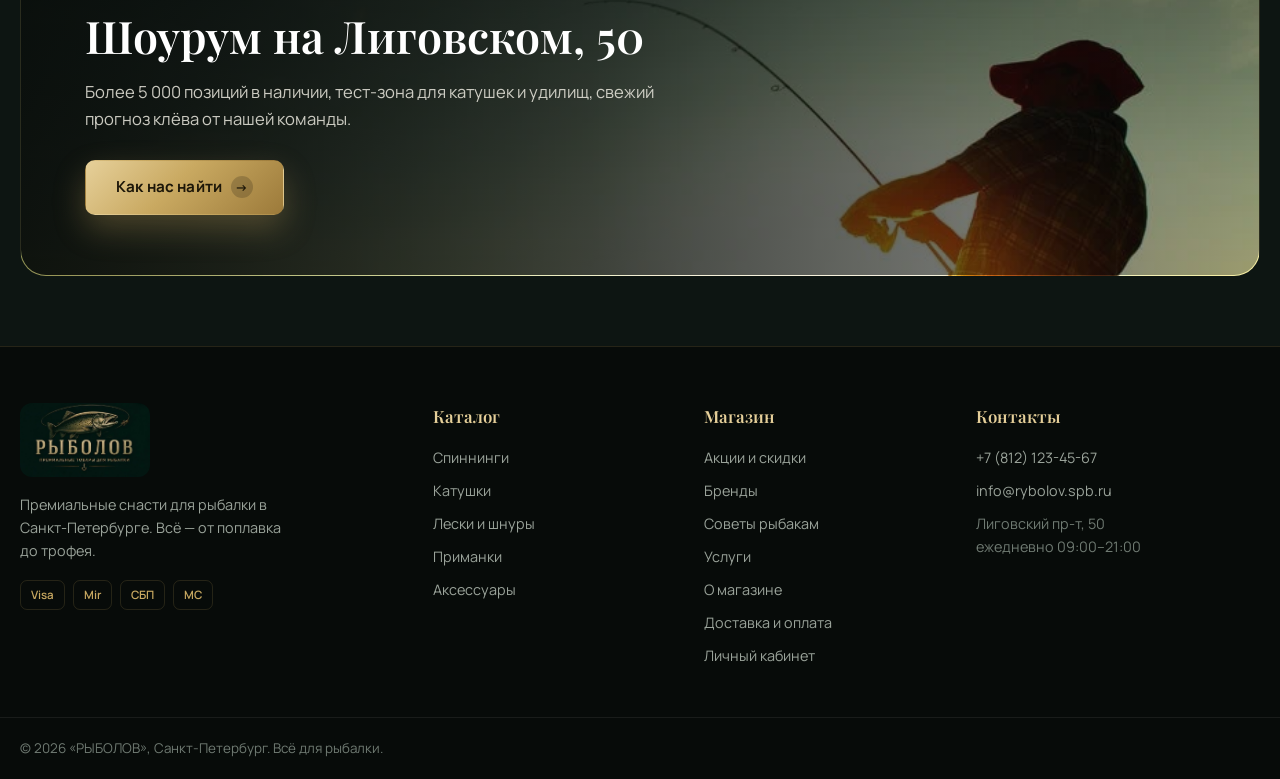
==== commit fe2dc475: "Remove all emojis, replace with premium monochrome SVG icons - Единый набор SVG-иконок (js/layout.js" ====
--- a/about.html
+++ b/about.html
@@ -9,7 +9,7 @@
   <link rel="preconnect" href="https://fonts.gstatic.com" crossorigin>
   <link href="https://fonts.googleapis.com/css2?family=Manrope:wght@400;500;600;700;800&family=Playfair+Display:ital,wght@0,500;0,600;0,700;1,500;1,600&display=swap" rel="stylesheet">
   <link rel="stylesheet" href="css/style.css">
-  <link rel="icon" href="data:image/svg+xml,<svg xmlns='http://www.w3.org/2000/svg' viewBox='0 0 100 100'><text y='.9em' font-size='90'>🎣</text></svg>">
+  <link rel="icon" href="data:image/svg+xml,<svg xmlns='http://www.w3.org/2000/svg' viewBox='0 0 24 24'><rect width='24' height='24' rx='5' fill='%230d1512'/><path d='M3.5 12c3-4.5 8.5-4.5 12 0-3.5 4.5-9 4.5-12 0z' fill='none' stroke='%23c9a961' stroke-width='1.3' stroke-linejoin='round'/><path d='M15.5 12c1.8-1.8 3.6-1.8 5-.8-1 1.8-1 1.8 0 3.6-1.4 1-3.2 1-5-2.8z' fill='none' stroke='%23c9a961' stroke-width='1.3' stroke-linejoin='round'/></svg>">
 </head>
 <body data-page="about">
 
@@ -49,10 +49,10 @@
     <div class="container">
       <div class="section-head"><h2 class="section-title">Почему выбирают нас</h2></div>
       <div class="features__grid">
-        <div class="feature"><span class="feature__ico">✅</span><div><h3>Только оригинал</h3><p>Прямые поставки от брендов и гарантия на всю продукцию.</p></div></div>
-        <div class="feature"><span class="feature__ico">🎣</span><div><h3>Совет рыбака</h3><p>Консультанты-практики помогут собрать снасть под ваш водоём.</p></div></div>
-        <div class="feature"><span class="feature__ico">🚚</span><div><h3>Быстрая доставка</h3><p>По Санкт-Петербургу — за 1 день, по России — СДЭК и Почта.</p></div></div>
-        <div class="feature"><span class="feature__ico">💳</span><div><h3>Удобная оплата</h3><p>Карта, СБП, наличные при получении, рассрочка от 4 месяцев.</p></div></div>
+        <div class="feature"><span class="feature__ico" data-icon="shield"></span><div><h3>Только оригинал</h3><p>Прямые поставки от брендов и гарантия на всю продукцию.</p></div></div>
+        <div class="feature"><span class="feature__ico" data-icon="hook"></span><div><h3>Совет рыбака</h3><p>Консультанты-практики помогут собрать снасть под ваш водоём.</p></div></div>
+        <div class="feature"><span class="feature__ico" data-icon="truck"></span><div><h3>Быстрая доставка</h3><p>По Санкт-Петербургу — за 1 день, по России — СДЭК и Почта.</p></div></div>
+        <div class="feature"><span class="feature__ico" data-icon="card"></span><div><h3>Удобная оплата</h3><p>Карта, СБП, наличные при получении, рассрочка от 4 месяцев.</p></div></div>
       </div>
     </div>
   </section>
--- a/css/style.css
+++ b/css/style.css
@@ -129,7 +129,10 @@
 }
 .icon-btn:hover { border-color: var(--gold); color: var(--gold-br); }
 .icon-btn__ico { font-size: 1.05rem; }
-#favToggle .icon-btn__ico { color: #e0868f; }
+.ic { width: 21px; height: 21px; display: block; fill: none; stroke: currentColor; stroke-width: 1.8; stroke-linecap: round; stroke-linejoin: round; }
+.nav-toggle { color: var(--text); }
+.nav-toggle:hover { color: var(--gold-br); }
+.nav-toggle .ic { width: 24px; height: 24px; }
 .icon-btn__count, .cart-toggle__count {
   min-width: 20px; height: 20px; padding: 0 5px; border-radius: 999px;
   background: var(--gold); color: var(--ink); font-size: .72rem; font-weight: 800;
@@ -198,6 +201,7 @@
 .products { display: grid; grid-template-columns: repeat(auto-fill, minmax(258px, 1fr)); gap: 22px; }
 
 .card {
+  position: relative;
   background: var(--surface); border: 1px solid var(--line); border-radius: var(--radius);
   overflow: hidden; display: flex; flex-direction: column;
   transition: transform .18s ease, box-shadow .26s ease, border-color .2s;
@@ -221,7 +225,7 @@
 .card__fav.is-active { color: #d9636f; background: #fff; }
 .card__body { padding: 18px; display: flex; flex-direction: column; gap: 8px; flex: 1; }
 .card__brand { font-size: .72rem; text-transform: uppercase; letter-spacing: .1em; color: var(--gold); font-weight: 700; }
-.card__name { font-size: .95rem; font-weight: 600; line-height: 1.4; color: var(--text); cursor: pointer; }
+.card__name { display: block; font-size: .95rem; font-weight: 600; line-height: 1.4; color: var(--text); cursor: pointer; }
 .card__name:hover { color: var(--gold-br); }
 .card__rating { font-size: .82rem; color: var(--gold); font-weight: 700; }
 .card__rating span { color: var(--text-soft); font-weight: 500; }
@@ -437,7 +441,7 @@
 
 /* ===== Навигация в шапке ===== */
 .nav { display: flex; gap: 4px; margin-left: 28px; }
-.nav__link { position: relative; padding: 10px 15px; border-radius: 9px; font-size: .92rem; font-weight: 600; color: var(--text-soft); transition: color .18s, background .18s; }
+.nav__link { position: relative; padding: 10px 15px; border-radius: 9px; font-size: .92rem; font-weight: 600; color: var(--text-soft); white-space: nowrap; transition: color .18s, background .18s; }
 .nav__link:hover { color: var(--gold-br); background: var(--gold-soft); }
 .nav__link.is-active { color: var(--gold-br); }
 .nav__link.is-active::after { content: ""; position: absolute; left: 15px; right: 15px; bottom: 3px; height: 2px; background: var(--gold); border-radius: 2px; }
@@ -523,6 +527,75 @@
 #ckSubmit { margin-top: 18px; }
 .confirm__check--lock { background: linear-gradient(140deg, var(--gold-br), var(--gold-dk)); font-size: 1.8rem; }
 
+/* ===== Иконки (замена эмодзи) ===== */
+.pico { display: inline-block; vertical-align: -.15em; stroke: currentColor; }
+.feature__ico, .info-card__ico { color: var(--gold-br); }
+.contacts__list li > span { color: var(--gold-br); }
+.map-card__pin { color: var(--gold-br); }
+.seal__fish { color: var(--gold-br); }
+.topbar__item .pico, .topbar__phone .pico { color: var(--gold); width: 1.05em; height: 1.05em; margin-right: 4px; }
+.product__perks span { display: flex; align-items: center; gap: 10px; }
+.product__perks .pico { color: var(--gold); width: 19px; height: 19px; flex-shrink: 0; }
+.cart-empty__ico { display: block; margin-bottom: 12px; }
+.cart-empty__ico .pico { width: 46px; height: 46px; color: var(--gold); }
+.post-card__media { font-family: var(--serif); color: var(--gold-br); font-weight: 600; letter-spacing: .02em; }
+.card__fav .pico { width: 20px; height: 20px; }
+.card__fav.is-active .pico { fill: currentColor; }
+
+/* ===== Страница товара ===== */
+.product-page { padding: 40px 0 10px; }
+.product { display: grid; grid-template-columns: 1fr 1fr; gap: 46px; margin-top: 22px; align-items: start; }
+.product__media { position: relative; background: var(--tile); border: 1px solid var(--line); border-radius: var(--radius); aspect-ratio: 1/1; display: grid; place-items: center; padding: 34px; }
+.product__media img { max-width: 100%; max-height: 100%; object-fit: contain; }
+.product__media .card__badge { position: absolute; top: 16px; left: 16px; }
+.product__brand { color: var(--gold); font-weight: 700; text-transform: uppercase; letter-spacing: .08em; font-size: .8rem; }
+.product__title { font-family: var(--serif); font-size: clamp(1.6rem, 3vw, 2.3rem); font-weight: 600; color: var(--text); margin: 10px 0 14px; line-height: 1.15; }
+.product__rating { color: var(--gold); font-weight: 700; }
+.product__rating span { color: var(--text-soft); font-weight: 500; }
+.product__price { font-family: var(--serif); font-size: 2.3rem; font-weight: 600; color: var(--gold-br); margin: 18px 0; }
+.product__price s { font-size: 1.2rem; color: var(--text-dim); font-weight: 400; margin-left: 12px; }
+.product__desc { color: var(--text-soft); font-size: 1.06rem; line-height: 1.75; margin-bottom: 24px; }
+.product__specs { list-style: none; display: grid; gap: 2px; margin-bottom: 26px; }
+.product__specs li { display: flex; justify-content: space-between; padding: 11px 0; border-bottom: 1px solid var(--line-2); font-size: .92rem; }
+.product__specs span { color: var(--text-soft); }
+.product__specs b { color: var(--text); font-weight: 700; }
+.product__actions { display: flex; gap: 12px; flex-wrap: wrap; margin-bottom: 24px; }
+.product__actions .btn { flex: 1; min-width: 170px; }
+.product__perks { display: grid; gap: 9px; padding-top: 20px; border-top: 1px solid var(--line); }
+.product__perks span { color: var(--text-soft); font-size: .9rem; }
+.notfound { text-align: center; padding: 90px 0; display: grid; gap: 16px; place-items: center; }
+.notfound h1 { font-family: var(--serif); color: var(--text); }
+
+/* ===== Акции: промо-баннер ===== */
+.promo { display: flex; align-items: center; justify-content: space-between; gap: 20px; flex-wrap: wrap;
+  background: linear-gradient(135deg, rgba(201,169,97,.16), rgba(201,169,97,.03)); border: 1px solid var(--line);
+  border-radius: var(--radius); padding: 30px 34px; margin-bottom: 34px; }
+.promo__title { font-family: var(--serif); font-size: 1.7rem; font-weight: 600; color: var(--gold-br); }
+.promo__text { color: var(--text-soft); margin-top: 6px; }
+.promo__badge { font-family: var(--serif); font-size: 2.4rem; font-weight: 700; color: var(--gold-br); white-space: nowrap; }
+
+/* ===== Блог / советы ===== */
+.blog-grid { display: grid; grid-template-columns: repeat(auto-fill, minmax(320px, 1fr)); gap: 22px; }
+.post-card { background: var(--surface); border: 1px solid var(--line); border-radius: var(--radius); overflow: hidden; display: flex; flex-direction: column; transition: transform .18s ease, box-shadow .24s ease, border-color .2s; }
+.post-card:hover { transform: translateY(-6px); box-shadow: var(--shadow); border-color: rgba(201,169,97,.4); }
+.post-card__media { aspect-ratio: 16/9; display: grid; place-items: center; font-size: 3rem; background: linear-gradient(140deg, var(--surface-2), var(--bg-2)); border-bottom: 1px solid var(--line); }
+.post-card__body { padding: 24px; display: flex; flex-direction: column; gap: 12px; flex: 1; }
+.post-card__tag { align-self: flex-start; font-size: .7rem; text-transform: uppercase; letter-spacing: .08em; color: var(--gold); font-weight: 700; border: 1px solid var(--line); padding: 4px 12px; border-radius: 999px; }
+.post-card__title { font-family: var(--serif); font-size: 1.25rem; font-weight: 600; color: var(--text); line-height: 1.28; }
+.post-card__excerpt { color: var(--text-soft); font-size: .92rem; flex: 1; }
+.post-card__link { color: var(--gold-br); font-weight: 700; font-size: .9rem; }
+
+/* ===== Статья ===== */
+.article { padding: 50px 0 74px; }
+.article__body { max-width: 760px; }
+.article__meta { color: var(--gold); font-size: .85rem; margin-bottom: 18px; letter-spacing: .04em; }
+.article__lead { font-size: 1.18rem; color: var(--text); margin-bottom: 26px; line-height: 1.7; }
+.article__body h2 { font-family: var(--serif); font-size: 1.5rem; font-weight: 600; color: var(--text); margin: 30px 0 12px; }
+.article__body p { color: var(--text-soft); margin-bottom: 16px; font-size: 1.04rem; line-height: 1.78; }
+.article__body ul { color: var(--text-soft); margin: 0 0 18px 22px; display: grid; gap: 9px; font-size: 1.02rem; }
+.article__body strong { color: var(--text); }
+.article__back { display: inline-block; margin-top: 26px; color: var(--gold-br); font-weight: 700; }
+
 /* ===== Адаптив ===== */
 @media (max-width: 980px) {
   .hero__inner { padding: 48px; }
@@ -532,6 +605,7 @@
 }
 @media (max-width: 880px) {
   .contacts__grid { grid-template-columns: 1fr; }
+  .product { grid-template-columns: 1fr; gap: 26px; }
   .modal__grid { grid-template-columns: 1fr; }
   .modal__img { min-height: 260px; }
   .section-head--row { flex-direction: column; align-items: flex-start; gap: 10px; }
@@ -547,7 +621,8 @@
   .search { order: 3; width: 100%; max-width: none; }
   .icon-btn__label { display: none; }
   .icon-btn { padding: 11px 13px; }
-  .hero__card { min-height: 0; background-position: 72% 32%; }
+  /* На телефоне — отдельное вертикальное фото героя */
+  .hero__card { min-height: 0; background-image: url("../assets/img/hero-mobile.jpeg"); background-position: center 28%; }
   .hero__inner { padding: 220px 24px 40px; }
   .hero__card::before { background: linear-gradient(180deg, rgba(8,12,10,.12) 0%, rgba(8,12,10,.5) 40%, rgba(8,12,10,.9) 72%, rgba(8,12,10,.98) 100%); }
   .seal { display: none; }
@@ -557,11 +632,11 @@
 }
 
 /* ===== Адаптив: навигация и страницы ===== */
-@media (max-width: 1080px) {
-  .nav { margin-left: 14px; gap: 0; }
-  .nav__link { padding: 10px 11px; font-size: .86rem; }
-}
-@media (max-width: 900px) {
+@media (max-width: 1200px) {
+  .nav { margin-left: 12px; gap: 0; }
+  .nav__link { padding: 9px 9px; font-size: .82rem; }
+}
+@media (max-width: 1024px) {
   .header__inner { position: relative; }
   .nav {
     position: absolute; top: calc(100% + 1px); left: 0; right: 0; margin: 0;
